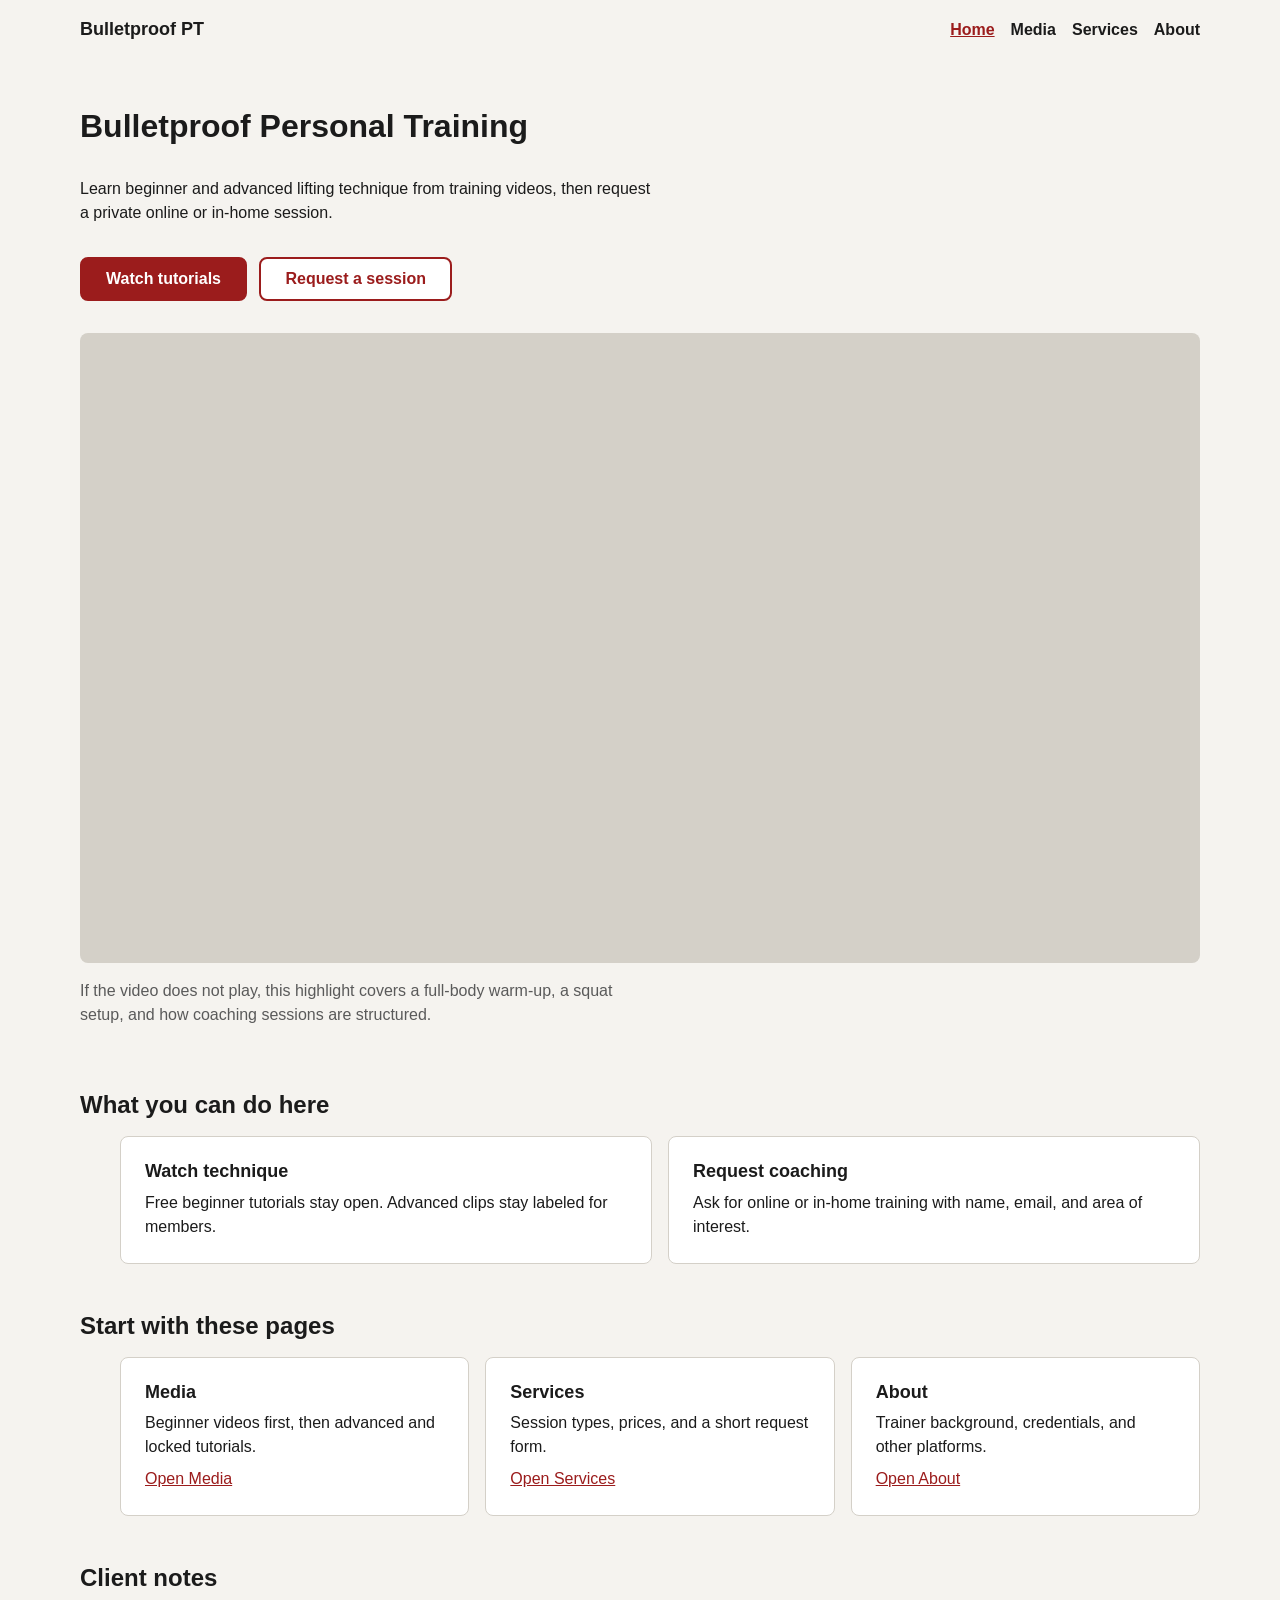
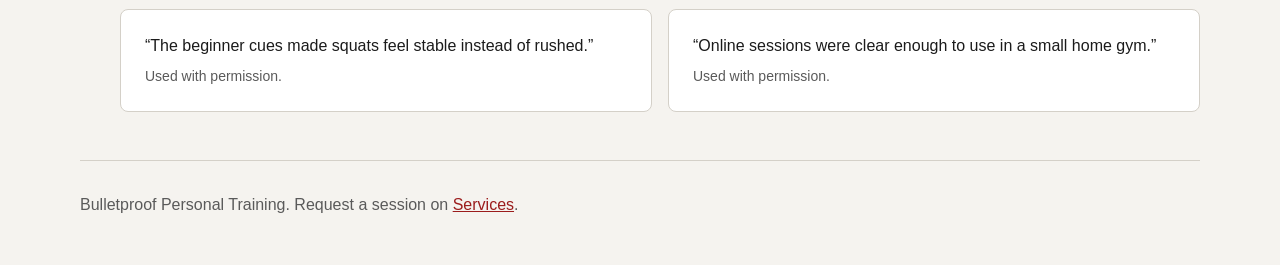
==== index.html @ a2ab3448 "Initial commit" ====
<!doctype html>
<html lang="en">
<head>
  <meta charset="utf-8">
  <meta name="viewport" content="width=device-width, initial-scale=1">
  <title>Home | Bulletproof Personal Training</title>
  <meta name="description" content="Bulletproof Personal Training: beginner and advanced technique videos plus private session requests.">
  <link rel="stylesheet" href="css/main.css">
</head>
<body>
  <a class="skip-link" href="#main">Skip to main content</a>

  <header class="site-header container">
    <a class="site-logo" href="index.html">Bulletproof PT</a>
    <nav aria-label="Main">
      <ul class="nav-list">
        <li><a href="index.html" aria-current="page">Home</a></li>
        <li><a href="media.html">Media</a></li>
        <li><a href="services.html">Services</a></li>
        <li><a href="about.html">About</a></li>
      </ul>
    </nav>
  </header>

  <main id="main" class="container">
    <section class="section media-object" aria-labelledby="home-heading">
      <h1 id="home-heading">Bulletproof Personal Training</h1>
      <p>Learn beginner and advanced lifting technique from training videos, then request a private online or in-home session.</p>
      <p>
        <a class="button" href="media.html">Watch tutorials</a>
        <a class="button button--secondary" href="services.html">Request a session</a>
      </p>
      <div class="media-object__frame">
        <iframe title="Bulletproof PT highlight video" src="https://www.youtube-nocookie.com/embed/IODxDxX7oi4" allowfullscreen></iframe>
      </div>
      <p class="text-muted">If the video does not play, this highlight covers a full-body warm-up, a squat setup, and how coaching sessions are structured.</p>
    </section>

    <section class="section" aria-labelledby="value-heading">
      <h2 id="value-heading">What you can do here</h2>
      <ul class="grid grid--2 flow-0">
        <li class="card">
          <h3>Watch technique</h3>
          <p>Free beginner tutorials stay open. Advanced clips stay labeled for members.</p>
        </li>
        <li class="card">
          <h3>Request coaching</h3>
          <p>Ask for online or in-home training with name, email, and area of interest.</p>
        </li>
      </ul>
    </section>

    <section class="section" aria-labelledby="teaser-heading">
      <h2 id="teaser-heading">Start with these pages</h2>
      <ul class="grid grid--3 flow-0">
        <li class="card">
          <h3>Media</h3>
          <p>Beginner videos first, then advanced and locked tutorials.</p>
          <a href="media.html">Open Media</a>
        </li>
        <li class="card">
          <h3>Services</h3>
          <p>Session types, prices, and a short request form.</p>
          <a href="services.html">Open Services</a>
        </li>
        <li class="card">
          <h3>About</h3>
          <p>Trainer background, credentials, and other platforms.</p>
          <a href="about.html">Open About</a>
        </li>
      </ul>
    </section>

    <section class="section" aria-labelledby="quotes-heading">
      <h2 id="quotes-heading">Client notes</h2>
      <ul class="grid grid--2 flow-0">
        <li class="card">
          <p>“The beginner cues made squats feel stable instead of rushed.”</p>
          <p class="text-muted text-caption">Used with permission.</p>
        </li>
        <li class="card">
          <p>“Online sessions were clear enough to use in a small home gym.”</p>
          <p class="text-muted text-caption">Used with permission.</p>
        </li>
      </ul>
    </section>
  </main>

  <footer class="site-footer container">
    <p class="text-muted">Bulletproof Personal Training. Request a session on <a href="services.html">Services</a>.</p>
  </footer>
</body>
</html>
---- css/main.css ----
/* Layer order. Print is last and unlayered. */

@layer reset, base, layout, components, utilities, states, overrides;

@import url("reset.css") layer(reset);
@import url("base.css") layer(base);
@import url("layout.css") layer(layout);
@import url("components.css") layer(components);
@import url("utilities.css") layer(utilities);
@import url("states.css") layer(states);
@import url("overrides.css") layer(overrides);
@import url("print.css");
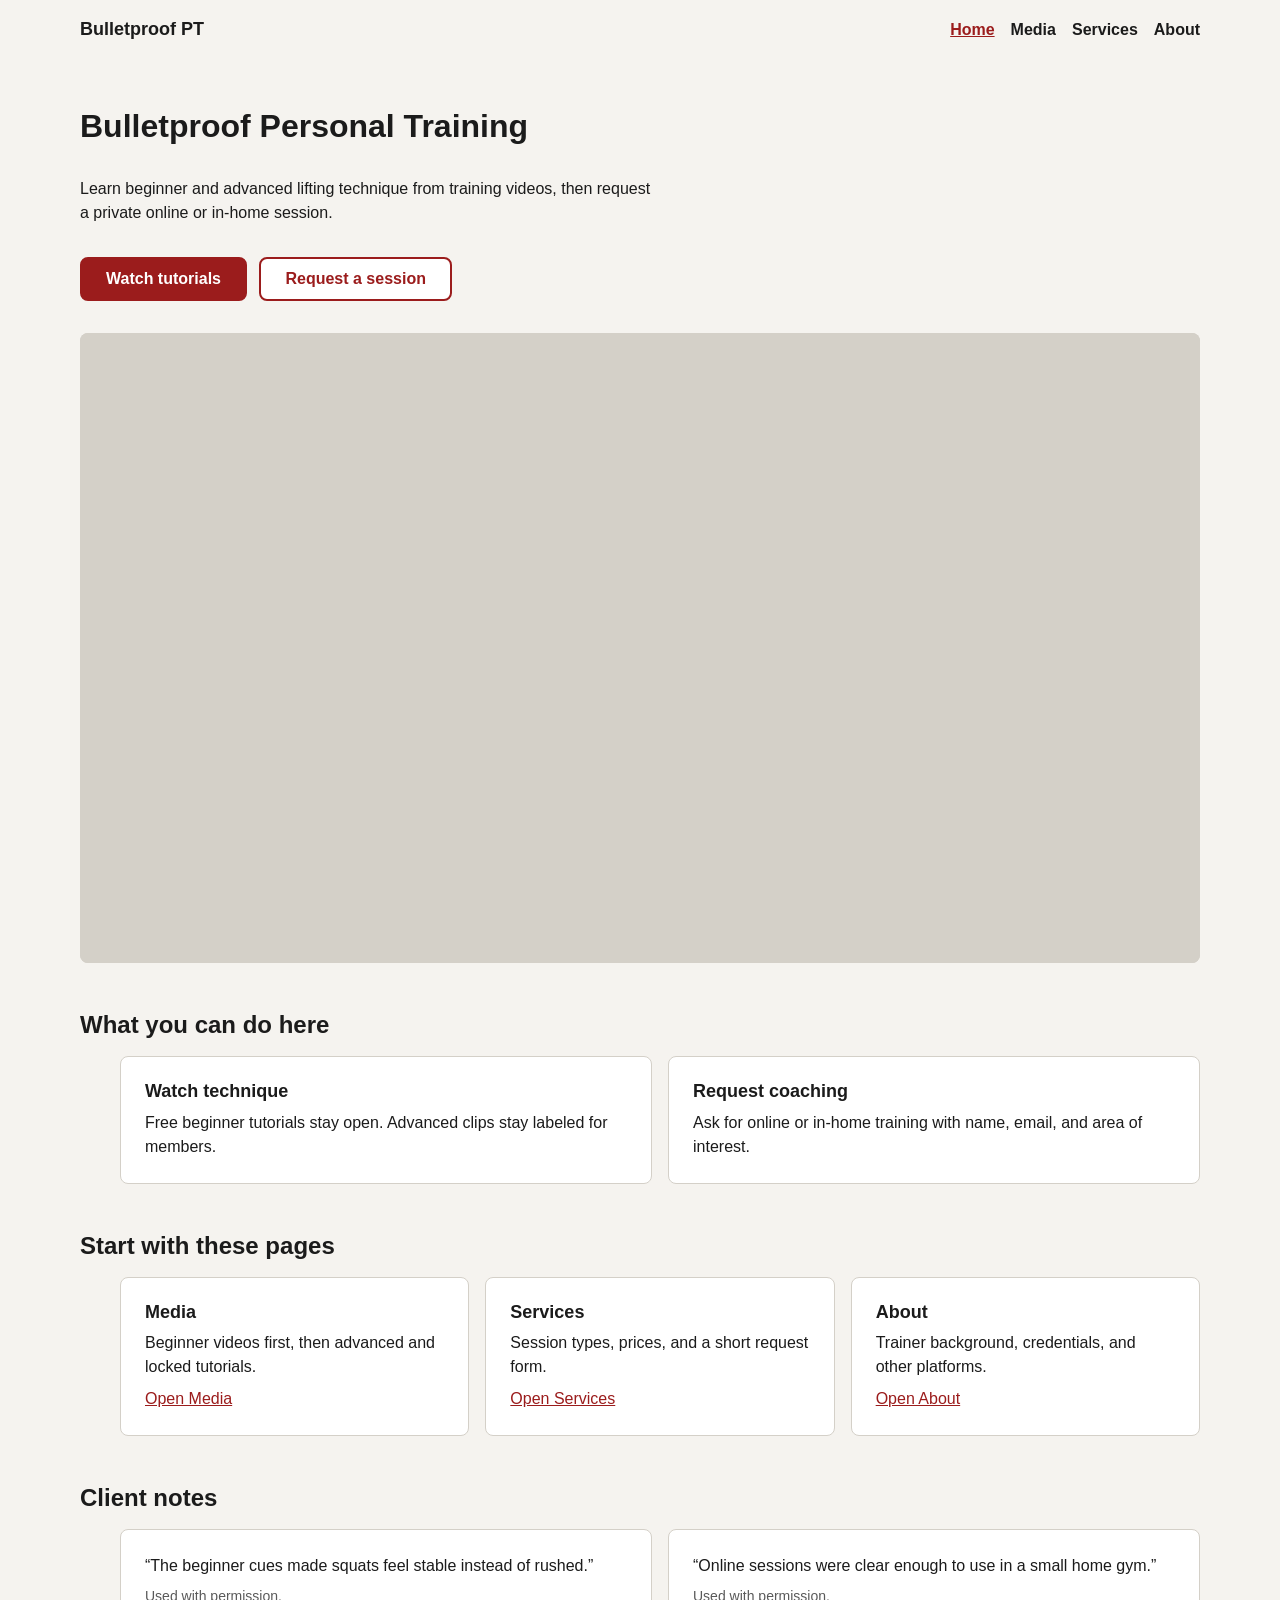
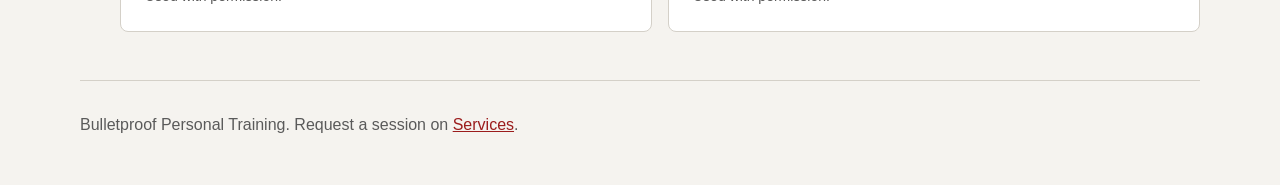
==== commit 00943f80: "video placeholder" ====
--- a/index.html
+++ b/index.html
@@ -31,9 +31,8 @@
         <a class="button button--secondary" href="services.html">Request a session</a>
       </p>
       <div class="media-object__frame">
-        <iframe title="Bulletproof PT highlight video" src="https://www.youtube-nocookie.com/embed/IODxDxX7oi4" allowfullscreen></iframe>
+        <img src="images/video-placeholder.svg" alt="Placeholder for highlight video">
       </div>
-      <p class="text-muted">If the video does not play, this highlight covers a full-body warm-up, a squat setup, and how coaching sessions are structured.</p>
     </section>
 
     <section class="section" aria-labelledby="value-heading">
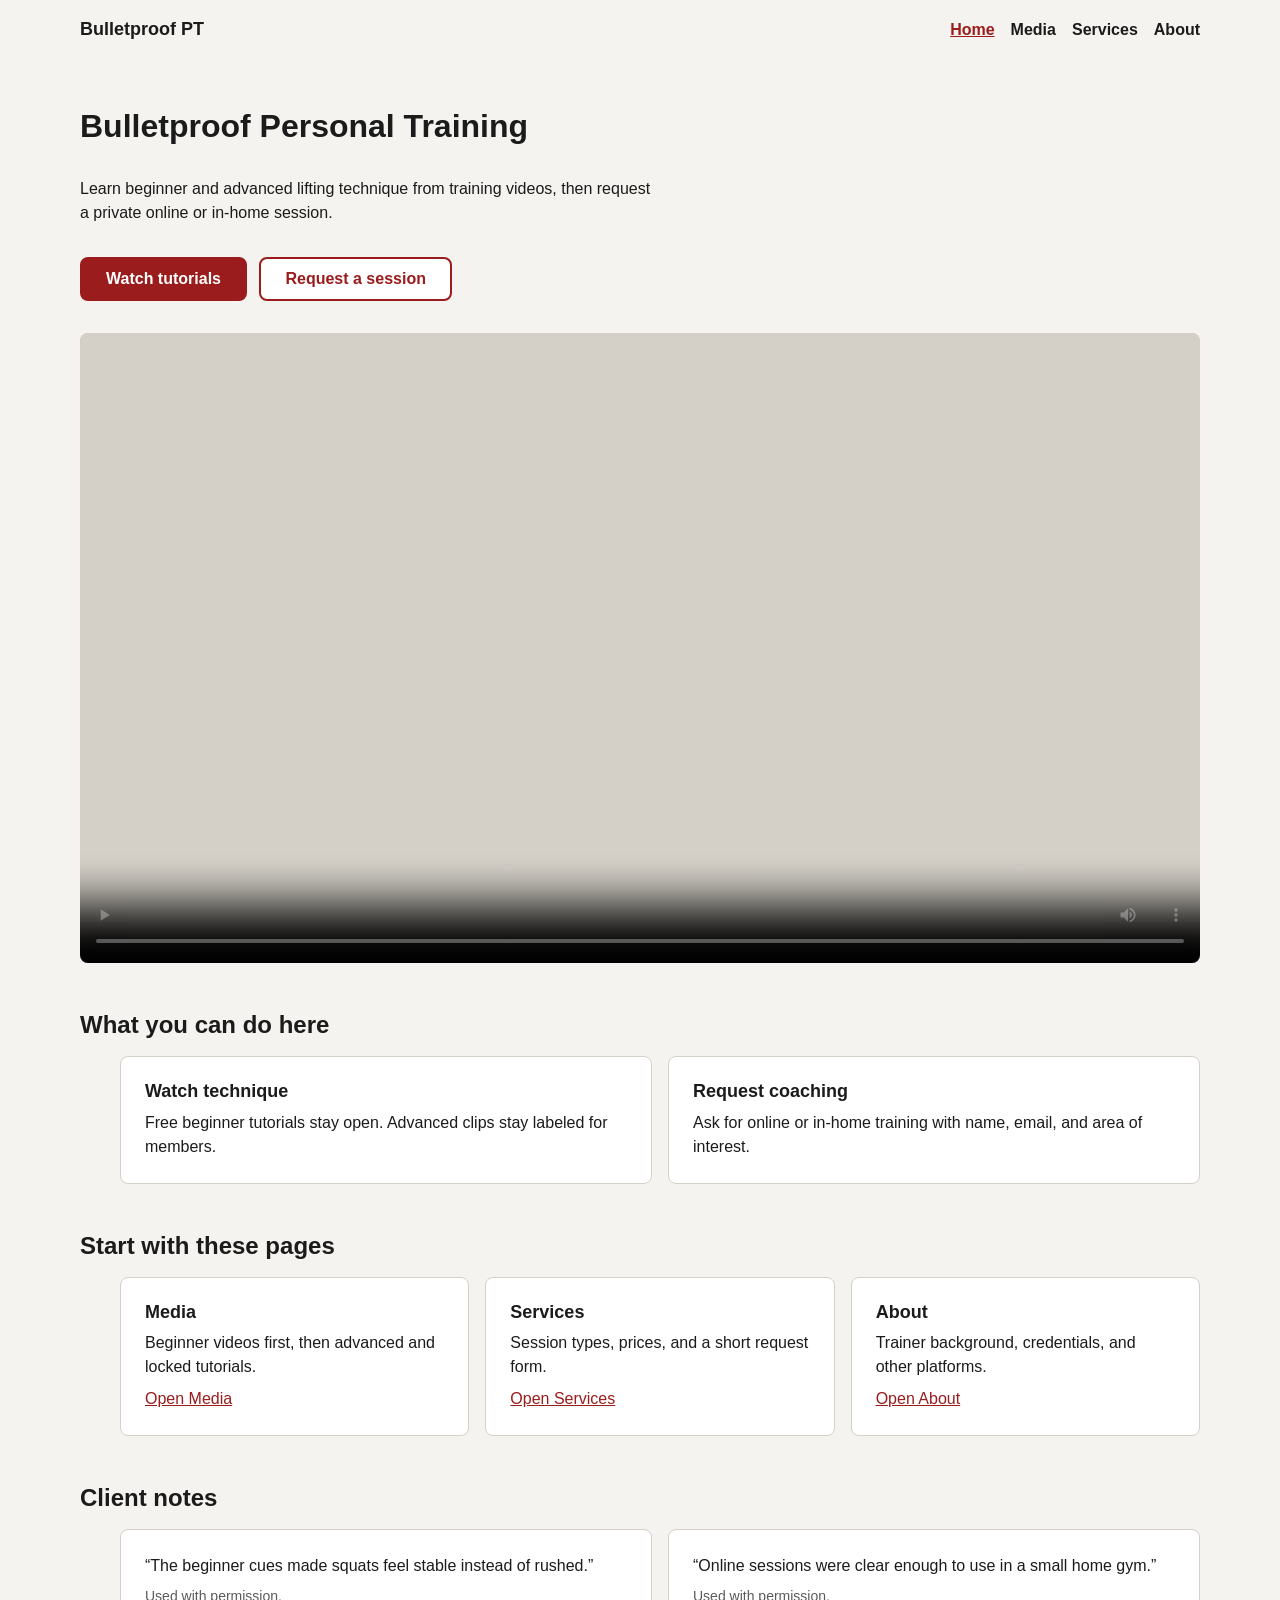
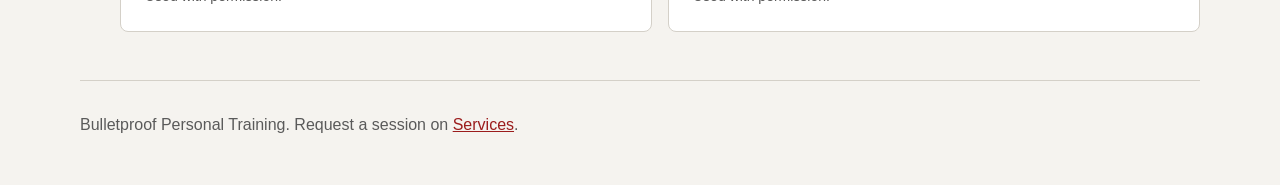
==== commit 95a4f5ab: "video embed" ====
--- a/index.html
+++ b/index.html
@@ -31,7 +31,7 @@
         <a class="button button--secondary" href="services.html">Request a session</a>
       </p>
       <div class="media-object__frame">
-        <img src="images/video-placeholder.svg" alt="Placeholder for highlight video">
+        <video controls poster="images/video-placeholder.svg" aria-label="Highlight video placeholder"></video>
       </div>
     </section>
 
